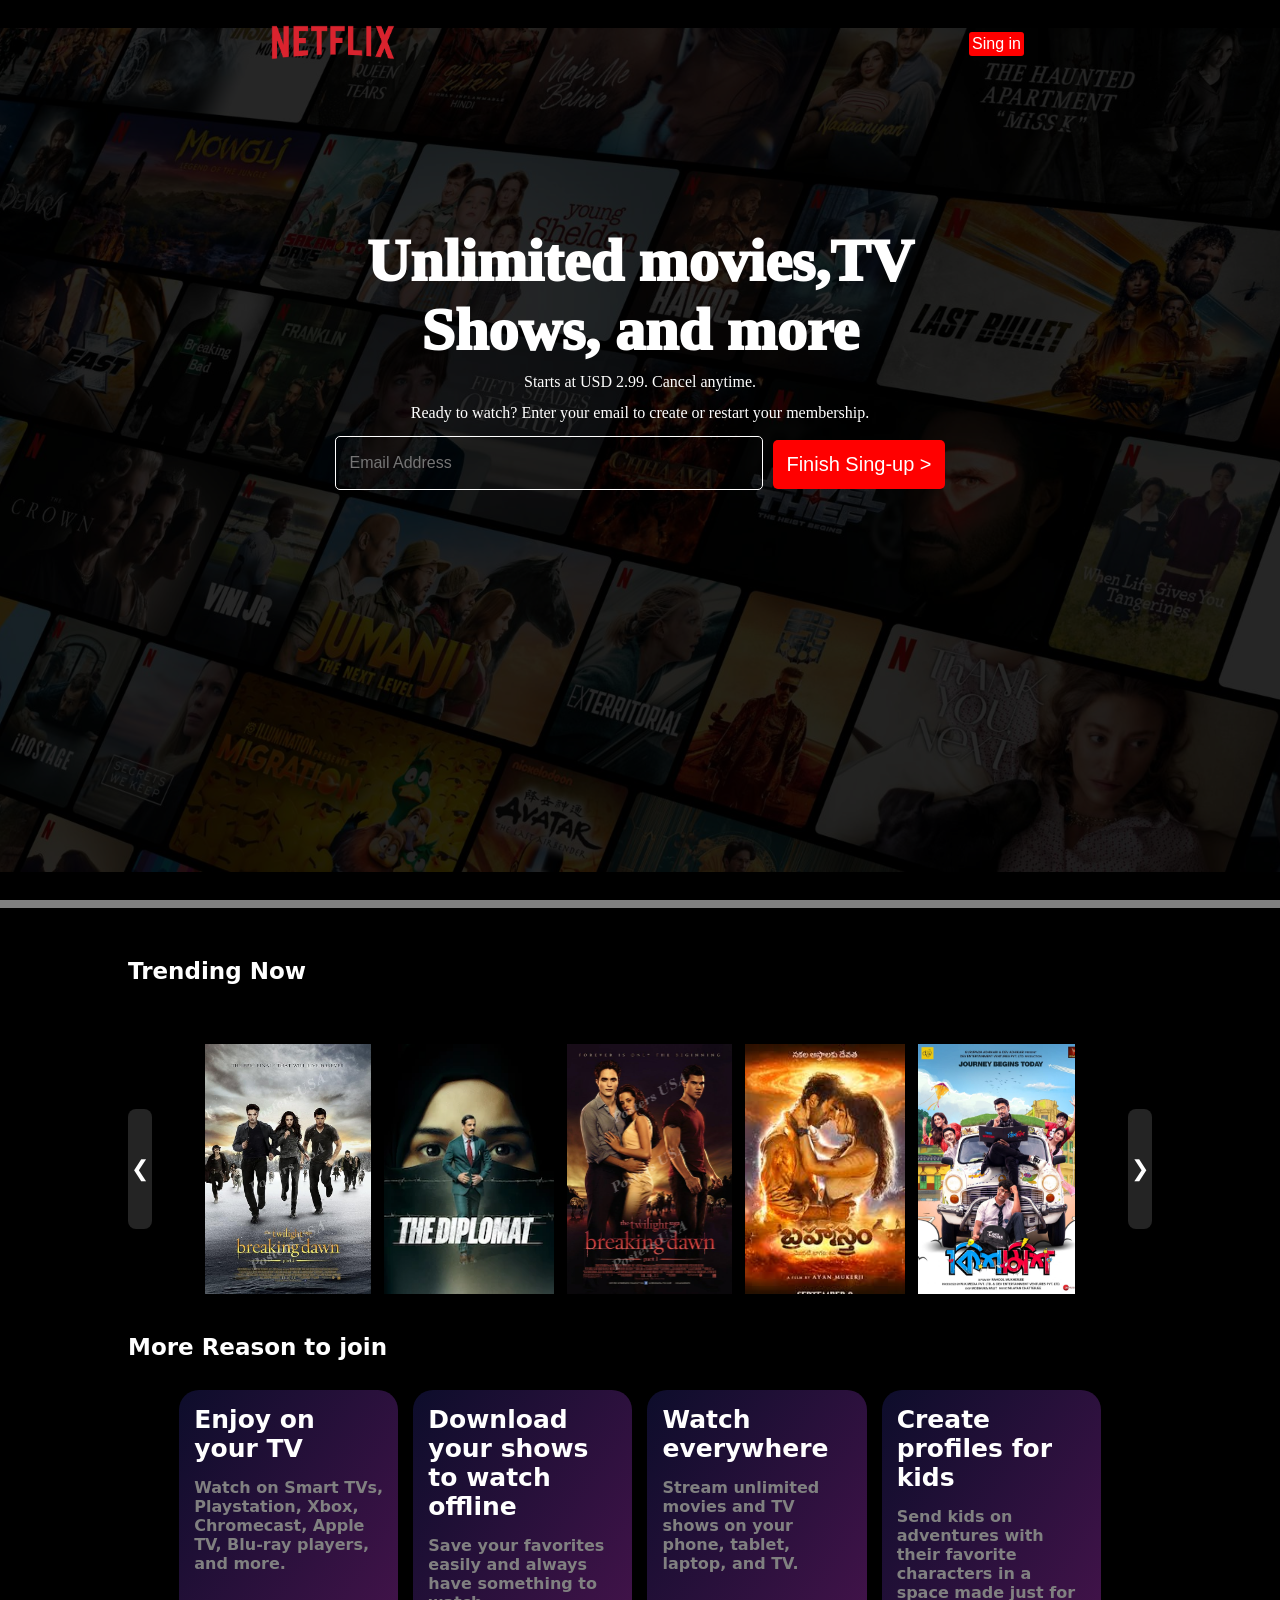
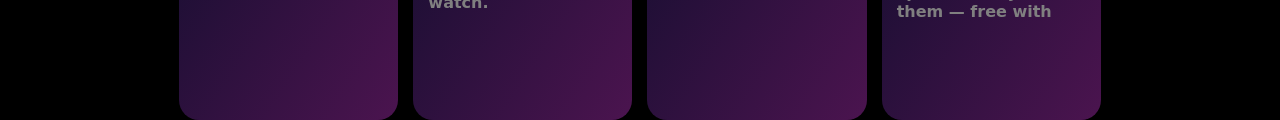
==== index.html @ 4bc26ef6 "Netflix clone design" ====
<!DOCTYPE html>
<html lang="en">

<head>
    <meta charset="UTF-8">
    <meta name="viewport" content="width=device-width, initial-scale=1.0">
    <title>Netflix</title>
    <link rel="stylesheet" href="style.css">
</head>

<body>
    <div class="main">
        <nav class="navigation">
            <div class="lg"><img src="needed_photo/item1_files/Netflix_Logo_PMS.png" alt="" style="width: 154px;"></div>
            <div class="bt"><button>Sing in</button></div>
        </nav>
        <div class="container">
            <div class="item item1">Unlimited movies,TV</div>
            <div class="item item2">Shows, and more</div>
            <div class="item item3">Starts at USD 2.99. Cancel anytime.</div>
            <div class="item item3">Ready to watch? Enter your email to create or restart your membership.</div>
            <div class="item item4"><input type="text" placeholder="Email Address"><button class="b1">Finish Sing-up
                    ></button></div>
        </div>
        <div class="bg"></div>
    </div>
    <div class="line"></div>
    <div class="content">
        <div class="con1">Trending Now</div>
        <div class="s">
            <button class="btns btn-left">❮</button>
            <div class="scrol">
                <img src="needed_photo/item1.jpg" alt="">
                <img src="needed_photo/item2.jpg" alt="">
                <img src="needed_photo/item3.jpg" alt="">
                <img src="needed_photo/item4.jpg" alt="">
                <img src="needed_photo/item5.jpg" alt="">
                <img src="needed_photo/item6.jpg" alt="">
                <img src="needed_photo/item7.jpg" alt="">
                <img src="needed_photo/item8.jpg" alt="">
                <img src="needed_photo/item9.jpg" alt="">
                <img src="needed_photo/item10.jpg" alt="">
            </div>
            <button class="btns btn-right">❯</button>
        </div>
        <div class="main_box">
            <div class="tx">More Reason to join</div>
            <div class="boxes">
                <div class="box">
                    <p class="big">Enjoy on your TV</p>
                    <p class="small">Watch on Smart TVs,
                        Playstation, Xbox,
                        Chromecast, Apple TV,
                        Blu-ray players, and more.</p>
                </div>
                <div class="box">
                    <p class="big">Download your
                        shows to watch
                        offline</p>
                    <p class="small">Save your favorites easily
                        and always have
                        something to watch.</p>
                </div>
                <div class="box">
                    <p class="big">Watch
                        everywhere</p>
                    <p class="small">Stream unlimited movies
                        and TV shows on your
                        phone, tablet, laptop, and
                        TV.</p>
                </div>
                <div class="box">
                    <p class="big">Create profiles
                        for kids</p>
                    <p class="small">Send kids on adventures
                        with their favorite
                        characters in a space made
                        just for them — free with</p>
                </div>
            </div>
        </div>
    </div>
</body>

</html>
---- style.css ----
*{
    margin: 0;
    padding: 0;
}
body{
    background-color: black;
    color: white;
}
.main{
        background-image: url(needed_photo/item1_files/BD-en-20250519-TRIFECTA-perspective_86fac4d6-3797-4442-bc43-fb8d166657d2_large.jpg);
        background-position: center center;
        background-size: max(1500px, 100vw);
        background-repeat: no-repeat;
        height: 100vh;
        position: relative;
        overflow: hidden;
}
.bg{
    width: 100%;
    height: 100%;
    background-color: black;
    opacity: 0.80;
    position: absolute;
    top: 0px;
}
.main .navigation{
    width: 60vw;
    margin: auto;
    display: flex;
    justify-content: space-between;
    padding: 10px;
    position: relative;
    z-index: 10;
    align-items: center;
}
.bt button{
    background-color: red;
    color: white;
    border: none;
    padding:3px;
    font-size: 16px;
    cursor: pointer;
    border-radius: 3px;
}
.container{
    position: relative;
    display: flex;
    z-index: 10;
    width: 100vw;
    height: 60%;
    padding: 0;
    margin: 0;
    flex-direction: column;
    justify-content: center;
    box-sizing: border-box;
    align-items: center;
}
.item1{
    color: white;
    font-weight: 1000;
    font-size: 60px;
}
.item2{
    color: white;
    font-weight: 1000;
    font-size: 60px;
    margin-bottom: 8px;
}
.item3{
    color: white;
    margin-bottom: 13px;
}
.item4{
    display: flex;
}
.item4 button{
    color: white;
    font-size: 20px;
    font-weight: 500;
    background-color: red;
    padding: 13px;
    margin-top: 5px;
    border: none;
    border-radius: 5px;
    cursor: pointer;
    margin-bottom: 2px;
}
.item4 input{
    font-size: 16px;
    width: 400px;
    color: white;
    padding: 13px;
    border-width: 0.1px;
    border-style: solid;
    border-color: rgb(255, 255, 255);
    border-image: initial;
    background: none;
    margin: 1px 0px;
    border-radius: 5px;
    margin-right: 10px;
}
.line{
    height: 8px;
    background-color: grey;
    margin-bottom: 30px;
}
.content{
    width: 80vw;
    color: white;
    font-size: 23px;
    font-family: system-ui, -apple-system, BlinkMacSystemFont, "Segoe UI", Roboto, Oxygen, Ubuntu, Cantarell, "Open Sans", "Helvetica Neue", sans-serif;
    font-weight: 600;
    overflow-x: hidden;
    /* position: relative; */
    margin: 50px auto auto;
}
.con1{
    margin-bottom: 30px;
}
.s{
    width: 100%;
    margin: auto;
    display: flex;
    align-items: center;
    margin-bottom: 40px;
}
.scrol{
    display: flex;
    width: 85%;
    overflow-x: auto;
    overflow-y: hidden;
    scrollbar-width: none;
    gap: 13px;
    margin: 30px auto auto;
}
.scrol img{
    width: 170px;
    height: 250px;
    cursor: pointer;
    transition-duration: 0.3s;
}
 .scrol img:hover {
        transform: scale(1.1);
}
.btns {
    height: 120px;
    width: 24px;
    background-color: rgb(36, 36, 36);
    color: white;
    font-size: 22px;
    font-weight: 100;
    /* position: absolute; */
    /* top: 40%; */
    cursor: pointer;
    transition-duration: 0.3s;
    border-width: medium;
    border-style: none;
    border-color: currentcolor;
    border-image: initial;
    border-radius: 8px;
    margin-top: 30px;
}
.btn-left:hover {
    transform: translatex(50%) scale(1.2);
}
.btn-right:hover {
    transform: translatex(-50%) scale(1.2);
}
.tx{
    color: white;
    margin-bottom: 30px;
}
.boxes{
    display: flex;
    gap: 15px;
    width: 90%;
    margin: auto;
}
.box{
    width: 27%;
    height: 300px;
    background: linear-gradient(to right bottom, rgb(13, 13, 43), rgb(75, 20, 79));
    padding: 15px;
    border-radius: 20px;
    font-size: 16px;
}
.big{
    font-size: 25px;
    font-weight: 600;
    margin-bottom: 15px;
    color: white;
}
.small{
    color: gray;
}
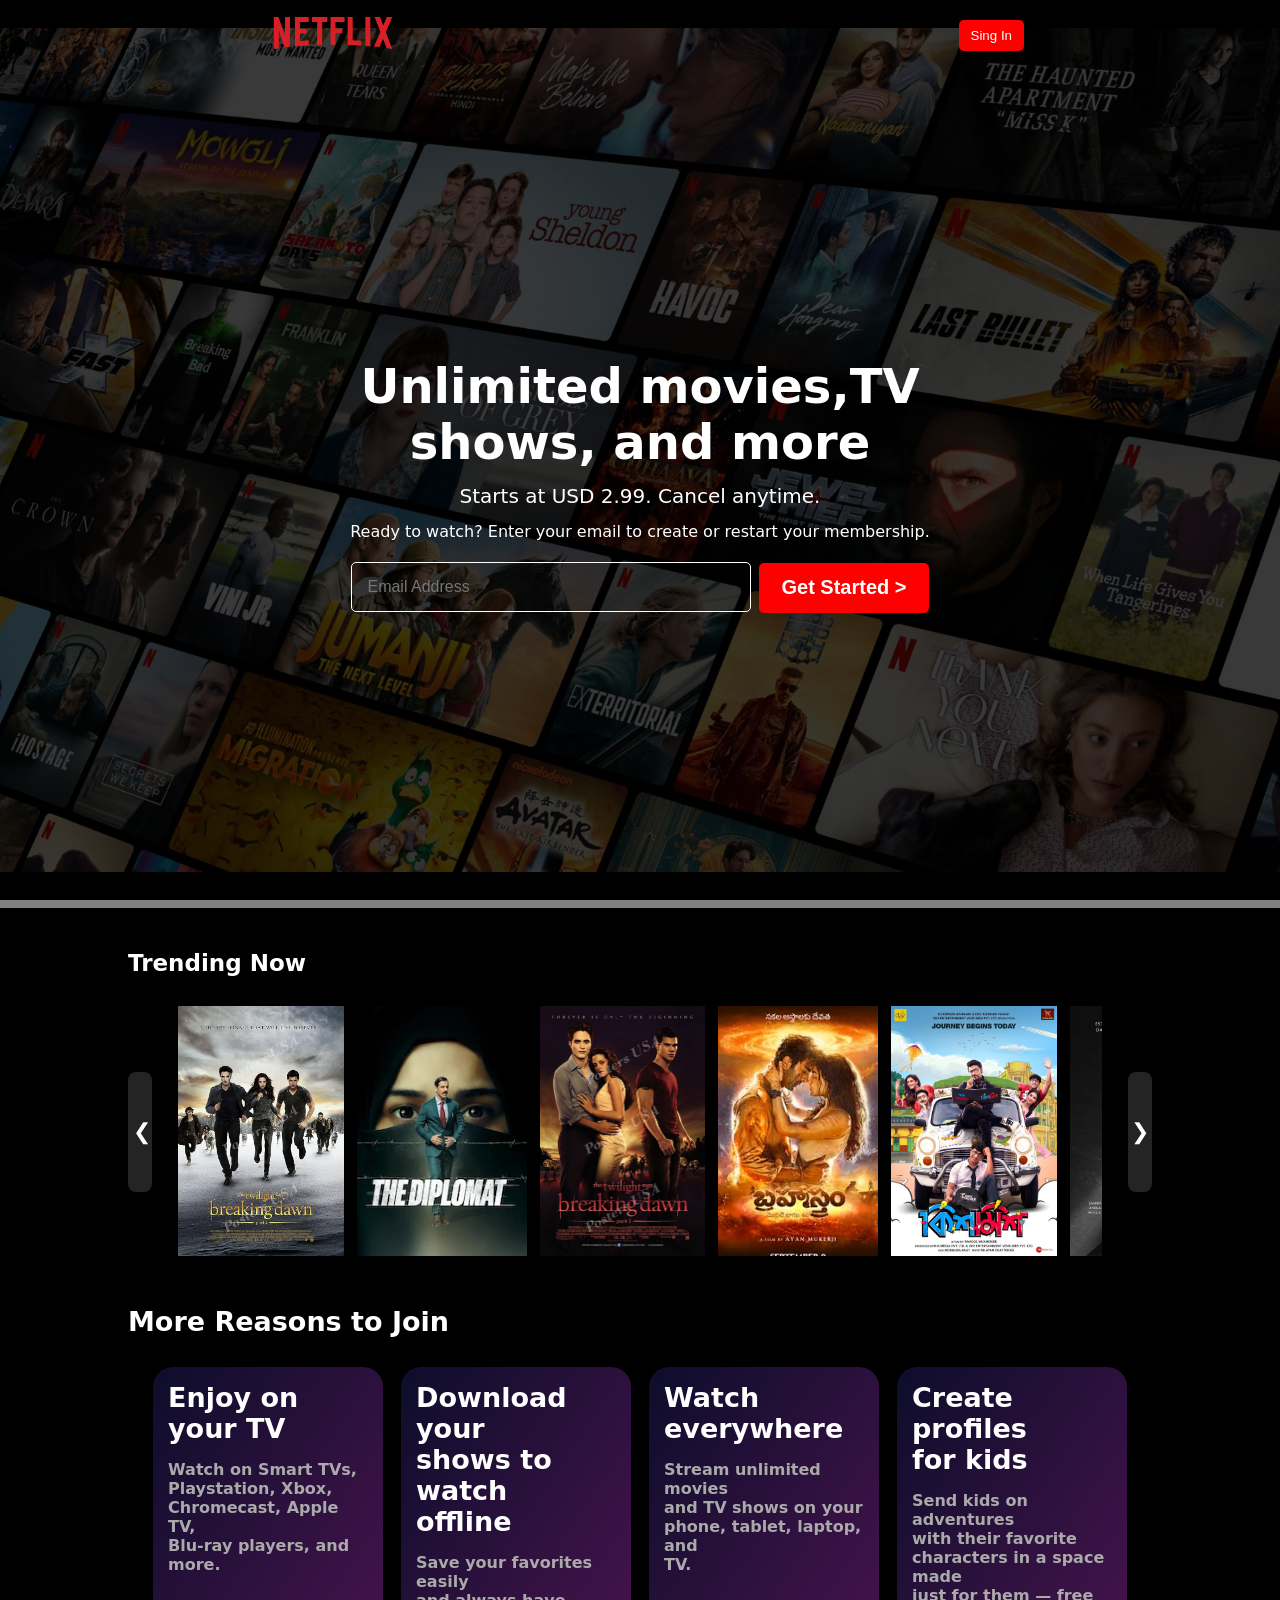
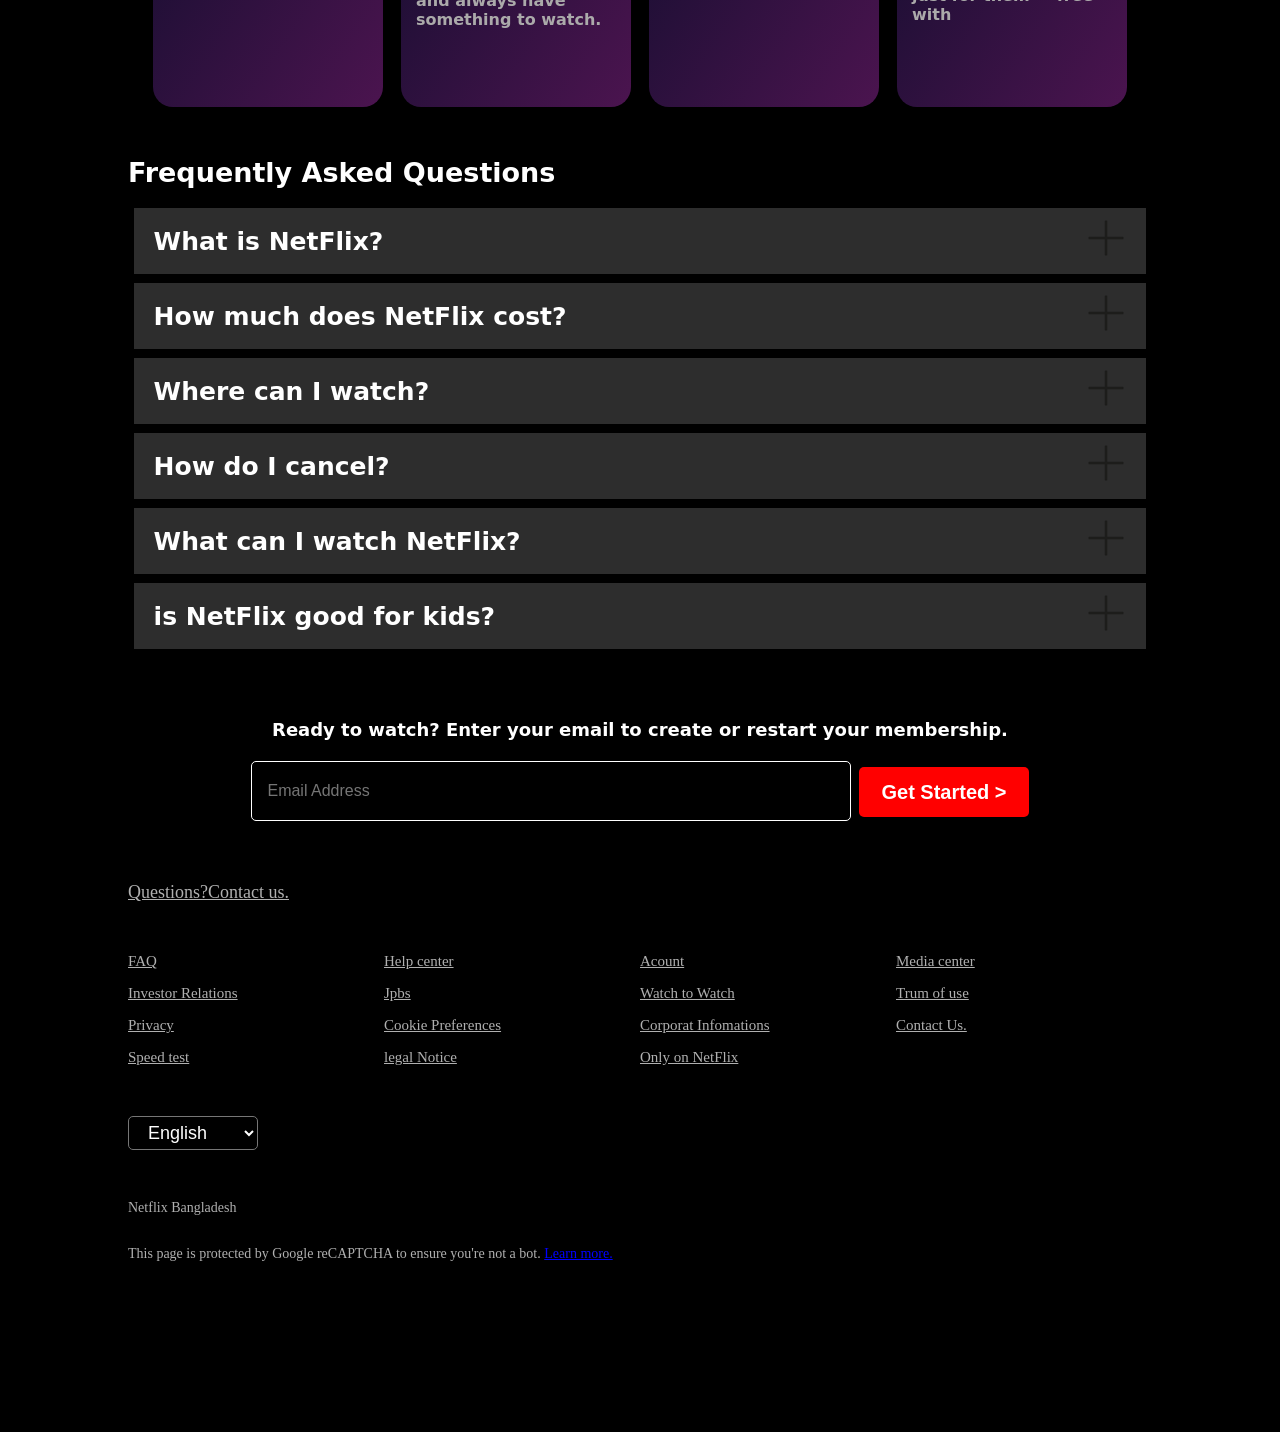
==== commit f654f203: "netflix clone design" ====
--- a/index.html
+++ b/index.html
@@ -4,80 +4,146 @@
 <head>
     <meta charset="UTF-8">
     <meta name="viewport" content="width=device-width, initial-scale=1.0">
-    <title>Netflix</title>
-    <link rel="stylesheet" href="style.css">
+    <title>NetFlix</title>
 </head>
+<link rel="stylesheet" href="style.css">
 
 <body>
-    <div class="main">
-        <nav class="navigation">
-            <div class="lg"><img src="needed_photo/item1_files/Netflix_Logo_PMS.png" alt="" style="width: 154px;"></div>
-            <div class="bt"><button>Sing in</button></div>
+    <div class="bg">
+        <nav>
+            <div class="lg"><img src="netflix/Netflix-Logo.wine.svg" alt="" width="170"></div>
+            <div class="sn"><button>Sing In</button></div>
         </nav>
-        <div class="container">
-            <div class="item item1">Unlimited movies,TV</div>
-            <div class="item item2">Shows, and more</div>
-            <div class="item item3">Starts at USD 2.99. Cancel anytime.</div>
-            <div class="item item3">Ready to watch? Enter your email to create or restart your membership.</div>
-            <div class="item item4"><input type="text" placeholder="Email Address"><button class="b1">Finish Sing-up
-                    ></button></div>
+        <div class="op">
         </div>
-        <div class="bg"></div>
+        <div class="content">
+            <span class="item1">Unlimited movies,TV </span>
+            <span class="item2">shows, and more </span>
+            <span class="item3">Starts at USD 2.99. Cancel anytime.</span>
+            <span class="item4">Ready to watch? Enter your email to create or restart your membership.</span>
+            <div class="input">
+                <div><input type="search" placeholder="Email Address"></div><button>Get Started ></button>
+            </div>
+        </div>
+        <div class="sp"></div>
     </div>
-    <div class="line"></div>
-    <div class="content">
-        <div class="con1">Trending Now</div>
+    <main class="container">
+        <span>Trending Now</span>
         <div class="s">
-            <button class="btns btn-left">❮</button>
+            <button class="btns btn-left">&#10094;</button>
             <div class="scrol">
-                <img src="needed_photo/item1.jpg" alt="">
-                <img src="needed_photo/item2.jpg" alt="">
-                <img src="needed_photo/item3.jpg" alt="">
-                <img src="needed_photo/item4.jpg" alt="">
-                <img src="needed_photo/item5.jpg" alt="">
-                <img src="needed_photo/item6.jpg" alt="">
-                <img src="needed_photo/item7.jpg" alt="">
-                <img src="needed_photo/item8.jpg" alt="">
-                <img src="needed_photo/item9.jpg" alt="">
-                <img src="needed_photo/item10.jpg" alt="">
+
+                <img src="netflix/item1.jpg" alt="" height="250px" width="170px">
+                <img src="netflix/item2.jpg" alt="" height="250px" width="170px">
+                <img src="netflix/item3.jpg" alt="" height="250px" width="170px">
+                <img src="netflix/item4.jpg" alt="" height="250px" width="170px">
+                <img src="netflix/item5.jpg" alt="" height="250px" width="170px">
+                <img src="netflix/item6.jpg" alt="" height="250px" width="170px">
+                <img src="netflix/item7.jpg" alt="" height="250px" width="170px">
+                <img src="netflix/item8.jpg" alt="" height="250px" width="170px">
+                <img src="netflix/item9.jpg" alt="" height="250px" width="170px">
+                <img src="netflix/item10.jpg" alt="" height="250px" width="170px">
+
             </div>
-            <button class="btns btn-right">❯</button>
+            <button class="btns btn-right">&#10095;</button>
         </div>
-        <div class="main_box">
-            <div class="tx">More Reason to join</div>
-            <div class="boxes">
-                <div class="box">
-                    <p class="big">Enjoy on your TV</p>
-                    <p class="small">Watch on Smart TVs,
-                        Playstation, Xbox,
-                        Chromecast, Apple TV,
-                        Blu-ray players, and more.</p>
-                </div>
-                <div class="box">
-                    <p class="big">Download your
-                        shows to watch
-                        offline</p>
-                    <p class="small">Save your favorites easily
-                        and always have
-                        something to watch.</p>
-                </div>
-                <div class="box">
-                    <p class="big">Watch
-                        everywhere</p>
-                    <p class="small">Stream unlimited movies
-                        and TV shows on your
-                        phone, tablet, laptop, and
-                        TV.</p>
-                </div>
-                <div class="box">
-                    <p class="big">Create profiles
-                        for kids</p>
-                    <p class="small">Send kids on adventures
-                        with their favorite
-                        characters in a space made
-                        just for them — free with</p>
-                </div>
+    </main>
+    <div class="fix">
+        More Reasons to Join
+        <div class="option">
+            <div class="text option1">
+                <div>Enjoy on your TV</div>
+                <div>Watch on Smart TVs,<br>
+                    Playstation, Xbox,<br>
+                    Chromecast, Apple TV,<br>
+                    Blu-ray players, and more.</div>
             </div>
+            <div class=" text option2">
+                <div>Download your <br> shows to watch <br> offline</div>
+                <div>Save your favorites easily <br> and always have <br> something to watch.</div>
+            </div>
+            <div class="text option3">
+                <div>Watch <br>everywhere</div>
+                <div>Stream unlimited movies <br>and TV shows on your <br>phone, tablet, laptop, and <br>TV.</div>
+            </div>
+            <div class="text option4">
+                <div>Create profiles <br> for kids</div>
+                <div>Send kids on adventures <br>with their favorite <br>characters in a space made <br>just for them —
+                    free with </div>
+            </div>
+        </div>
+    </div>
+
+    <div class="select">
+        Frequently Asked Questions
+        <div class="grid">
+            <div class="gr grid1">
+                <div>What is NetFlix?</div>
+                <div><img src="netflix/plus.png" alt="" width="40px"></div>
+            </div>
+            <div class="gr grid2">
+                <div>How much does NetFlix cost?</div>
+                <div><img src="netflix/plus.png" alt="" width="40px"></div>
+            </div>
+            <div class="gr grid3">
+                <div>Where can I watch?</div>
+                <div><img src="netflix/plus.png" alt="" width="40px"></div>
+            </div>
+            <div class="gr grid4">
+                <div>How do I cancel?</div>
+                <div><img src="netflix/plus.png" alt="" width="40px"></div>
+            </div>
+            <div class="gr grid5">
+                <div>What can I watch NetFlix?</div>
+                <div><img src="netflix/plus.png" alt="" width="40px"></div>
+            </div>
+            <div class="gr grid6">
+                <div>is NetFlix good for kids?</div>
+                <div><img src="netflix/plus.png" alt="" width="40px"></div>
+            </div>
+        </div>
+        <div class="help-box">
+            Ready to watch? Enter your email to create or restart your membership.
+            <div class="help-input input">
+                <div><input type="search" placeholder="Email Address"></div><button>Get Started ></button>
+            </div>
+        </div>
+    </div>
+    <div class="link">
+        <a href="#">Questions?Contact us.</a>
+        <div class="link-box">
+            <div class="li link1">
+                <a href="#">FAQ</a>
+                <a href="#">Investor Relations</a>
+                <a href="#">Privacy</a>
+                <a href="#">Speed test</a>
+            </div>
+            <div class="li link2">
+                <a href="#">Help center</a>
+                <a href="#">Jpbs</a>
+                <a href="#">Cookie Preferences</a>
+                <a href="#">legal Notice</a>
+            </div>
+            <div class="li link3">
+                <a href="#">Acount</a>
+                <a href="#">Watch to Watch</a>
+                <a href="#">Corporat Infomations</a>
+                <a href="#">Only on NetFlix</a>
+            </div>
+            <div class="li link4">
+                <a href="#">Media center</a>
+                <a href="#">Trum of use</a>
+                <a href="#">Contact Us.</a>
+            </div>
+        </div>
+        <div class="en">
+            <select name="lan" id="h">
+                <option value="English">English</option>
+
+            </select>
+            <div class="ne">Netflix Bangladesh</div>
+            <div class="los">This page is protected by Google reCAPTCHA to ensure you're not a bot. <a href="#">Learn
+                    more.</a></div>
         </div>
     </div>
 </body>
--- a/style.css
+++ b/style.css
@@ -1,195 +1,394 @@
-*{
+* {
     margin: 0;
     padding: 0;
 }
-body{
+
+body {
     background-color: black;
-    color: white;
-}
-.main{
-        background-image: url(needed_photo/item1_files/BD-en-20250519-TRIFECTA-perspective_86fac4d6-3797-4442-bc43-fb8d166657d2_large.jpg);
-        background-position: center center;
-        background-size: max(1500px, 100vw);
-        background-repeat: no-repeat;
-        height: 100vh;
-        position: relative;
-        overflow: hidden;
-}
-.bg{
+}
+
+.bg {
+
+    background-image: url(netflix/bg.jpg);
+    background-position: center center;
+    background-size: max(1500px, 100vw);
+    background-repeat: no-repeat;
+    height: 100vh;
+    position: relative;
+}
+
+.op {
+    height: 100vh;
     width: 100%;
-    height: 100%;
     background-color: black;
-    opacity: 0.80;
+    opacity: 0.70;
     position: absolute;
-    top: 0px;
-}
-.main .navigation{
-    width: 60vw;
-    margin: auto;
+    top: 0;
+}
+
+nav {
     display: flex;
     justify-content: space-between;
-    padding: 10px;
+    align-items: center;
+    max-width: 60vw;
+    margin: auto;
+    height: 70px;
+}
+
+nav img {
+    /* color: red; */
+    width: 154px;
     position: relative;
     z-index: 10;
-    align-items: center;
-}
-.bt button{
+}
+
+nav button {
+    color: white;
     background-color: red;
-    color: white;
+    position: relative;
+    z-index: 10;
+    padding: 8px 12px;
     border: none;
-    padding:3px;
-    font-size: 16px;
-    cursor: pointer;
-    border-radius: 3px;
-}
-.container{
-    position: relative;
-    display: flex;
-    z-index: 10;
-    width: 100vw;
-    height: 60%;
-    padding: 0;
-    margin: 0;
+    border-radius: 5px;
+    cursor: pointer;
+}
+
+.content {
+    color: white;
+    display: flex;
     flex-direction: column;
     justify-content: center;
-    box-sizing: border-box;
-    align-items: center;
-}
-.item1{
-    color: white;
-    font-weight: 1000;
-    font-size: 60px;
-}
-.item2{
-    color: white;
-    font-weight: 1000;
-    font-size: 60px;
-    margin-bottom: 8px;
-}
-.item3{
-    color: white;
-    margin-bottom: 13px;
-}
-.item4{
-    display: flex;
-}
-.item4 button{
-    color: white;
+    align-items: center;
+    height: calc(100% - 70px);
+    position: relative;
+    padding: 0 30px;
+    font-family: system-ui, -apple-system, BlinkMacSystemFont, 'Segoe UI', Roboto, Oxygen, Ubuntu, Cantarell, 'Open Sans', 'Helvetica Neue', sans-serif;
+}
+
+.item1 {
+    font-size: 48px;
+    font-weight: bolder;
+    text-align: center;
+}
+
+.item2 {
+    font-size: 48px;
+    font-weight: bolder;
+    text-align: center;
+}
+
+.item3 {
     font-size: 20px;
-    font-weight: 500;
+    text-align: center;
+    font-weight: 400;
+    margin: 14px;
+}
+
+.item4 {
+    font-size: 16px;
+    text-align: center;
+    margin-bottom: 10px;
+}
+
+.input {
+    margin-top: 10px;
+    display: flex;
+    text-align: center;
+}
+
+.input div {
+    border-radius: 5px;
+    align-items: center;
+    justify-content: center;
+}
+
+.input input {
+    font-size: 16px;
+    padding: 15px;
+    width: 400px;
+    border: 0.1px solid rgb(255, 255, 255);
+    background: none;
+    color: white;
+    margin: 1px 0;
+    border-radius: 5px;
+}
+
+.input button {
+    text-align: center;
+    padding: 0px 22px;
+    font-size: 20px;
+    height: 50px;
+    margin-left: 8px;
+    font-weight: bolder;
+    color: white;
     background-color: red;
-    padding: 13px;
-    margin-top: 5px;
     border: none;
-    border-radius: 5px;
-    cursor: pointer;
-    margin-bottom: 2px;
-}
-.item4 input{
-    font-size: 16px;
-    width: 400px;
-    color: white;
-    padding: 13px;
-    border-width: 0.1px;
-    border-style: solid;
-    border-color: rgb(255, 255, 255);
-    border-image: initial;
-    background: none;
-    margin: 1px 0px;
-    border-radius: 5px;
-    margin-right: 10px;
-}
-.line{
+    margin-top: 2px;
+    border-radius: 5px;
+    cursor: pointer;
+}
+
+.sp {
     height: 8px;
-    background-color: grey;
-    margin-bottom: 30px;
-}
-.content{
+    background-color: gray;
+}
+
+.container {
     width: 80vw;
-    color: white;
+    margin: auto;
+    color: white;
+    margin-top: 50px;
     font-size: 23px;
-    font-family: system-ui, -apple-system, BlinkMacSystemFont, "Segoe UI", Roboto, Oxygen, Ubuntu, Cantarell, "Open Sans", "Helvetica Neue", sans-serif;
+    font-family: system-ui, -apple-system, BlinkMacSystemFont, 'Segoe UI', Roboto, Oxygen, Ubuntu, Cantarell, 'Open Sans', 'Helvetica Neue', sans-serif;
     font-weight: 600;
     overflow-x: hidden;
-    /* position: relative; */
-    margin: 50px auto auto;
-}
-.con1{
+    position: relative;
+}
+
+.container span {
     margin-bottom: 30px;
 }
-.s{
-    width: 100%;
-    margin: auto;
-    display: flex;
-    align-items: center;
-    margin-bottom: 40px;
-}
-.scrol{
-    display: flex;
-    width: 85%;
+
+.s {
+    width: 95%;
+    margin: auto;
+}
+
+.scrol {
+    width: 95%;
+    margin: auto;
+    display: flex;
     overflow-x: auto;
-    overflow-y: hidden;
     scrollbar-width: none;
     gap: 13px;
-    margin: 30px auto auto;
-}
-.scrol img{
-    width: 170px;
-    height: 250px;
-    cursor: pointer;
-    transition-duration: 0.3s;
-}
- .scrol img:hover {
-        transform: scale(1.1);
-}
+    margin-top: 30px;
+
+}
+
+.scrol img {
+    cursor: pointer;
+    transition-duration: .3s;
+}
+
+.scrol img:hover {
+    transform: scale(1.1);
+}
+
 .btns {
     height: 120px;
     width: 24px;
     background-color: rgb(36, 36, 36);
+    border: none;
+    border-radius: 8px;
     color: white;
     font-size: 22px;
     font-weight: 100;
-    /* position: absolute; */
-    /* top: 40%; */
+    position: absolute;
+    top: 40%;
     cursor: pointer;
     transition-duration: 0.3s;
-    border-width: medium;
-    border-style: none;
-    border-color: currentcolor;
-    border-image: initial;
-    border-radius: 8px;
-    margin-top: 30px;
-}
+}
+
 .btn-left:hover {
     transform: translatex(50%) scale(1.2);
 }
+
 .btn-right:hover {
     transform: translatex(-50%) scale(1.2);
 }
-.tx{
-    color: white;
-    margin-bottom: 30px;
-}
-.boxes{
-    display: flex;
+
+.btn-left {
+    left: 0;
+    padding-right: 20px;
+    padding: 5px;
+}
+
+.btn-right {
+    right: 0;
+    margin-left: 17px;
+}
+
+.fix {
+    width: 80vw;
+    margin: auto;
+    color: white;
+    margin-top: 50px;
+    font-size: 27px;
+    font-family: system-ui, -apple-system, BlinkMacSystemFont, 'Segoe UI', Roboto, Oxygen, Ubuntu, Cantarell, 'Open Sans', 'Helvetica Neue', sans-serif;
+    font-weight: 600;
+}
+
+.option {
+    margin-top: 30px;
+    font-size: 15px;
+    width: 100%;
+    display: flex;
+    gap: 18px;
+    justify-content: center;
+    align-items: center;
+}
+
+.text {
+    background: linear-gradient(to bottom right, #0d0d2b, #4b144f);
+    height: 310px;
+    width: 200px;
+    padding: 15px;
+    border: none;
+    border-radius: 20px;
+}
+
+.option1 :nth-child(1) {
+    font-size: 27px;
+    padding-bottom: 16px;
+    color: white;
+}
+
+.option1 :nth-child(2) {
+    font-size: 16px;
+    color: rgb(171, 170, 170);
+}
+
+.option2 :nth-child(1) {
+    font-size: 27px;
+    padding-bottom: 16px;
+    color: white;
+}
+
+.option2 :nth-child(2) {
+    font-size: 16px;
+    color: rgb(171, 170, 170);
+}
+
+.option3 :nth-child(1) {
+    font-size: 27px;
+    padding-bottom: 16px;
+    color: white;
+}
+
+.option3 :nth-child(2) {
+    font-size: 16px;
+    color: rgb(171, 170, 170);
+}
+
+.option4 :nth-child(1) {
+    font-size: 27px;
+    padding-bottom: 16px;
+    color: white;
+}
+
+.option4 :nth-child(2) {
+    font-size: 16px;
+    color: rgb(171, 170, 170);
+}
+
+.select {
+    width: 80vw;
+    margin: auto;
+    color: white;
+    margin-top: 50px;
+    font-size: 27px;
+    font-family: system-ui, -apple-system, BlinkMacSystemFont, 'Segoe UI', Roboto, Oxygen, Ubuntu, Cantarell, 'Open Sans', 'Helvetica Neue', sans-serif;
+    font-weight: 600;
+}
+
+.grid {
+    font-size: 25px;
+    margin-top: 20px;
+    gap: 9px;
+    display: flex;
+    flex-direction: column;
+}
+
+.gr {
+    background-color: rgb(45, 45, 45);
+    display: flex;
+    padding: 10px 20px;
+    align-items: center;
+    justify-content: space-between;
+    cursor: pointer;
+    width: 95%;
+    margin: auto;
+}
+
+.gr:hover {
+    background-color: rgb(58, 58, 58);
+}
+
+.help-box {
+    width: 80%;
+    margin: auto;
+    font-size: 18px;
+    display: flex;
+    flex-direction: column;
+    align-items: center;
+    margin-top: 70px;
+}
+
+.help-input {
+    margin-top: 20px;
+    display: flex;
+    align-items: center;
+}
+
+.help-input input {
+    width: 600px;
+    height: 60px;
+}
+
+.link {
+    width: 80vw;
+    margin: auto;
+    margin-top: 60px;
+}
+
+.link a {
+    color: rgb(176, 176, 176);
+    font-size: 18px;
+}
+
+.link-box {
+    display: grid;
+    grid-template-columns: 1fr 1fr 1fr 1fr;
+    margin: 50px 0;
+}
+
+.li {
+    display: flex;
+    flex-direction: column;
     gap: 15px;
-    width: 90%;
-    margin: auto;
-}
-.box{
-    width: 27%;
-    height: 300px;
-    background: linear-gradient(to right bottom, rgb(13, 13, 43), rgb(75, 20, 79));
-    padding: 15px;
-    border-radius: 20px;
-    font-size: 16px;
-}
-.big{
-    font-size: 25px;
-    font-weight: 600;
-    margin-bottom: 15px;
-    color: white;
-}
-.small{
-    color: gray;
+}
+
+.li a {
+    font-size: 15px;
+}
+
+.en select {
+    font-size: 18px;
+    color: white;
+    background-color: transparent;
+    padding: 5px 15px;
+    border-radius: 5px;
+    margin-bottom: 50px;
+    width: 130px;
+}
+
+.en select:active {
+    border: 2px solid white;
+}
+
+.ne {
+    font-size: 14px;
+    color: rgb(176, 176, 176);
+}
+
+.los {
+    font-size: 14px;
+    color: rgb(176, 176, 176);
+    margin-top: 30px;
+    margin-bottom: 170px;
+}
+
+.los a {
+    color: blue;
+    font-size: 14px;
 }
